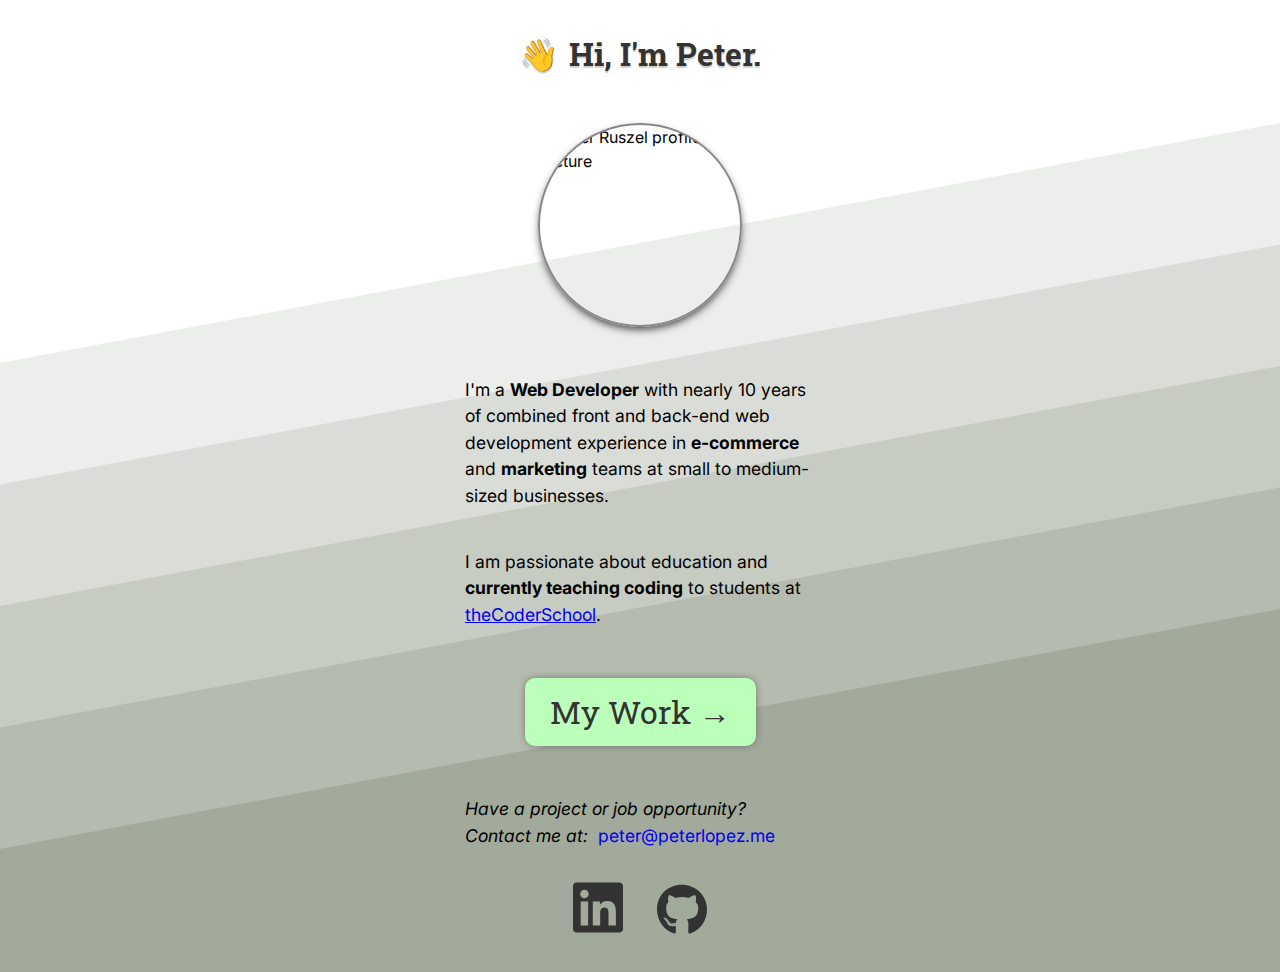
==== index.html @ 9e86170a "minor updates to content, styling, and more" ====
<!DOCTYPE html>
<html lang='en'>
<head>
	<!-- SEO -->
	<title>Homepage of Peter Ruszel, Web Developer in SF Bay Area</title>
	<meta charset='UTF-8'>
	<meta name='viewport' content='width=device-width,initial-scale=1'>
	<meta name='author' content='Peter Ruszel'>
	<meta name='description' content='Peter Ruszel is a Web Developer in the San Fransisco Bay Area, California with 
		10 years of combined front and back-end web development experience.'>
	<!-- assets/resources -->
	<link rel='icon' href='/img/icons/favicon.svg'>
	<link rel='stylesheet' href='css/main.css' type='text/css'>
	<link rel='stylesheet' href='css/home.css' type='text/css'>
	<!-- 3rd party resources -->
	<link rel='stylesheet' href='https://fonts.googleapis.com/css?family=Roboto+Slab|Inter'>
	<!-- Global site tag (gtag.js) - Google Analytics -->
	<script async src='https://www.googletagmanager.com/gtag/js?id=G-0GEKHHJ6MX'></script>
	<script>
		window.dataLayer = window.dataLayer || [];
		function gtag(){dataLayer.push(arguments);}
		gtag('js', new Date());
		gtag('config', 'G-0GEKHHJ6MX');
	</script>
</head>
<body class='home page bg-steps'>
<div class='home-layout'>
	<h1 class='page-title'>Hi, I'm Peter.</h1>
	<picture>
		<source srcset='img/profile-picture.webp' type='image/webp'>
		<img class='profile-pic animate-wiggle-onclick' src='img/profile-picture.jpg'
			 alt='Peter Ruszel profile picture' width='400' height='400'>
	</picture>
	<p class='about-text'>
		I'm a <b>Web Developer</b> with nearly 10 years of combined front and back-end web 
		development experience in <b>e-commerce</b> and <b>marketing</b> teams at 
		small to medium-sized businesses.
	</p>
	<p class='about-text'>
		I am passionate about education and <b>currently teaching coding</b> to students at
		<a href='https://www.thecoderschool.com/' target='_blank' rel='noopener noreferrer'>theCoderSchool</a>.
	</p>
	<div>
		<a class='workbtn' href='/work.html' title='See My Work'>
			My Work<span class='no-ul'>&nbsp;→</span>
		</a>
	</div>
	<p class='about-text contact'>
		<em>Have a project or job opportunity? Contact me at:</em>  
		<a class='hover-ltr' href='mailto:peter@peterlopez.me' title='Contact Peter Ruszel'>peter@peterlopez.me</a>
	</p>
	<footer>
		<a class='social-icon-link' href='https://www.linkedin.com/in/peterrlopez/' title='Visit Me On LinkedIn'
			target='_blank' rel='noopener noreferrer'>
			<svg class='social-icon' xmlns='http://www.w3.org/2000/svg' viewBox='0 0 448 512'><path d='M416 32H31.9C14.3 32 0 46.5 0 64.3v383.4C0 465.5 14.3 480 31.9 480H416c17.6 0 32-14.5 32-32.3V64.3c0-17.8-14.4-32.3-32-32.3zM135.4 416H69V202.2h66.5V416zm-33.2-243c-21.3 0-38.5-17.3-38.5-38.5S80.9 96 102.2 96c21.2 0 38.5 17.3 38.5 38.5 0 21.3-17.2 38.5-38.5 38.5zm282.1 243h-66.4V312c0-24.8-.5-56.7-34.5-56.7-34.6 0-39.9 27-39.9 54.9V416h-66.4V202.2h63.7v29.2h.9c8.9-16.8 30.6-34.5 62.9-34.5 67.2 0 79.7 44.3 79.7 101.9V416z'/></svg>
		</a>
		<a class='social-icon-link' href='https://github.com/peterlopez/' title='Visit My GitHub'
			target='_blank' rel='noopener noreferrer'>
			<svg class='social-icon' xmlns='http://www.w3.org/2000/svg' viewBox='0 0 496 512'><path d='M165.9 397.4c0 2-2.3 3.6-5.2 3.6-3.3.3-5.6-1.3-5.6-3.6 0-2 2.3-3.6 5.2-3.6 3-.3 5.6 1.3 5.6 3.6zm-31.1-4.5c-.7 2 1.3 4.3 4.3 4.9 2.6 1 5.6 0 6.2-2s-1.3-4.3-4.3-5.2c-2.6-.7-5.5.3-6.2 2.3zm44.2-1.7c-2.9.7-4.9 2.6-4.6 4.9.3 2 2.9 3.3 5.9 2.6 2.9-.7 4.9-2.6 4.6-4.6-.3-1.9-3-3.2-5.9-2.9zM244.8 8C106.1 8 0 113.3 0 252c0 110.9 69.8 205.8 169.5 239.2 12.8 2.3 17.3-5.6 17.3-12.1 0-6.2-.3-40.4-.3-61.4 0 0-70 15-84.7-29.8 0 0-11.4-29.1-27.8-36.6 0 0-22.9-15.7 1.6-15.4 0 0 24.9 2 38.6 25.8 21.9 38.6 58.6 27.5 72.9 20.9 2.3-16 8.8-27.1 16-33.7-55.9-6.2-112.3-14.3-112.3-110.5 0-27.5 7.6-41.3 23.6-58.9-2.6-6.5-11.1-33.3 2.6-67.9 20.9-6.5 69 27 69 27 20-5.6 41.5-8.5 62.8-8.5s42.8 2.9 62.8 8.5c0 0 48.1-33.6 69-27 13.7 34.7 5.2 61.4 2.6 67.9 16 17.7 25.8 31.5 25.8 58.9 0 96.5-58.9 104.2-114.8 110.5 9.2 7.9 17 22.9 17 46.4 0 33.7-.3 75.4-.3 83.6 0 6.5 4.6 14.4 17.3 12.1C428.2 457.8 496 362.9 496 252 496 113.3 383.5 8 244.8 8zM97.2 352.9c-1.3 1-1 3.3.7 5.2 1.6 1.6 3.9 2.3 5.2 1 1.3-1 1-3.3-.7-5.2-1.6-1.6-3.9-2.3-5.2-1zm-10.8-8.1c-.7 1.3.3 2.9 2.3 3.9 1.6 1 3.6.7 4.3-.7.7-1.3-.3-2.9-2.3-3.9-2-.6-3.6-.3-4.3.7zm32.4 35.6c-1.6 1.3-1 4.3 1.3 6.2 2.3 2.3 5.2 2.6 6.5 1 1.3-1.3.7-4.3-1.3-6.2-2.2-2.3-5.2-2.6-6.5-1zm-11.4-14.7c-1.6 1-1.6 3.6 0 5.9 1.6 2.3 4.3 3.3 5.6 2.3 1.6-1.3 1.6-3.9 0-6.2-1.4-2.3-4-3.3-5.6-2z'/></svg>
		</a>
	</footer>
</div>
</body>
</html>
---- css/main.css ----
/*
 * Import styles for common elements
 * across every page 
 */
/*
 * _theme.scss
 *
 * Styles for common elements across every page.
 */
html {
  background: #eee;
  line-height: 1.5;
  height: 100vh;
  scroll-behavior: smooth;
}

body {
  margin: 0 auto;
  min-height: 100vh;
  -webkit-box-sizing: border-box;
          box-sizing: border-box;
}

header {
  text-align: center;
  padding: 10px 0 0;
}

header a {
  color: #333;
  text-decoration: none;
}

header h1 a:hover {
  border-bottom: 2px solid #333;
}

/*
 * Font
 */
html {
  font-family: Inter, Arial, sans-serif;
}

.page-title {
  text-align: center;
  width: 90%;
  color: #333;
  font-family: "Roboto Slab", "Lucida Bright", serif;
  text-shadow: 0 2px 1px #cfcfcf;
}

/*
 * Icons
 */
.social-icon {
  fill: #333;
  -webkit-transition: fill 400ms;
  transition: fill 400ms;
}

.social-icon:hover {
  fill: #000;
}

/*
 * _effects.scss
 *
 * Visual effects like hover states, animations, and backgrounds
 */
@-webkit-keyframes fadein {
  from {
    opacity: 0;
  }
  to {
    opacity: 1;
  }
}
@keyframes fadein {
  from {
    opacity: 0;
  }
  to {
    opacity: 1;
  }
}

.fadein {
  -webkit-animation-name: fadein;
          animation-name: fadein;
}

/*
 * Hover effects
 */
.hover-ltr {
  padding: 5px;
  position: relative;
  text-decoration: none;
}

.hover-ltr:after {
  content: '';
  position: absolute;
  width: 100%;
  height: 2px;
  bottom: 0;
  left: 0;
  background-color: blue;
  -webkit-transform: scaleX(0);
          transform: scaleX(0);
  -webkit-transform-origin: bottom right;
          transform-origin: bottom right;
  -webkit-transition: -webkit-transform 0.3s;
  transition: -webkit-transform 0.3s;
  transition: transform 0.3s;
  transition: transform 0.3s, -webkit-transform 0.3s;
}

.hover-ltr:hover:after {
  -webkit-transform-origin: bottom left;
          transform-origin: bottom left;
  -webkit-transform: scaleX(1);
          transform: scaleX(1);
}

/*
 * Gradient backgrounds
 */
.fade-top {
  background-image: -webkit-gradient(linear, left top, left bottom, from(white), to(rgba(255, 255, 255, 0)));
  background-image: linear-gradient(to bottom, white, rgba(255, 255, 255, 0));
  background-repeat: repeat-x;
}

.gradient-dusk {
  background: #FFEFBA;
  background: -webkit-gradient(linear, left top, left bottom, from(#f9f5ea), to(#FFEFBA));
  background: linear-gradient(to bottom, #f9f5ea, #FFEFBA);
}

/*
 * Animations
 */
@-webkit-keyframes tada {
  from {
    -webkit-transform: scale3d(1, 1, 1);
            transform: scale3d(1, 1, 1);
  }
  10%,
  20% {
    -webkit-transform: scale3d(0.9, 0.9, 0.9) rotate3d(0, 0, 1, -3deg);
            transform: scale3d(0.9, 0.9, 0.9) rotate3d(0, 0, 1, -3deg);
  }
  30%,
  50%,
  70%,
  90% {
    -webkit-transform: scale3d(1.1, 1.1, 1.1) rotate3d(0, 0, 1, 3deg);
            transform: scale3d(1.1, 1.1, 1.1) rotate3d(0, 0, 1, 3deg);
  }
  40%,
  60%,
  80% {
    -webkit-transform: scale3d(1.1, 1.1, 1.1) rotate3d(0, 0, 1, -3deg);
            transform: scale3d(1.1, 1.1, 1.1) rotate3d(0, 0, 1, -3deg);
  }
  to {
    -webkit-transform: scale3d(1, 1, 1);
            transform: scale3d(1, 1, 1);
  }
}
@keyframes tada {
  from {
    -webkit-transform: scale3d(1, 1, 1);
            transform: scale3d(1, 1, 1);
  }
  10%,
  20% {
    -webkit-transform: scale3d(0.9, 0.9, 0.9) rotate3d(0, 0, 1, -3deg);
            transform: scale3d(0.9, 0.9, 0.9) rotate3d(0, 0, 1, -3deg);
  }
  30%,
  50%,
  70%,
  90% {
    -webkit-transform: scale3d(1.1, 1.1, 1.1) rotate3d(0, 0, 1, 3deg);
            transform: scale3d(1.1, 1.1, 1.1) rotate3d(0, 0, 1, 3deg);
  }
  40%,
  60%,
  80% {
    -webkit-transform: scale3d(1.1, 1.1, 1.1) rotate3d(0, 0, 1, -3deg);
            transform: scale3d(1.1, 1.1, 1.1) rotate3d(0, 0, 1, -3deg);
  }
  to {
    -webkit-transform: scale3d(1, 1, 1);
            transform: scale3d(1, 1, 1);
  }
}

.animate-tada {
  -webkit-animation-name: tada;
          animation-name: tada;
}

@-webkit-keyframes bounce {
  from,
  20%,
  53%,
  to {
    -webkit-animation-timing-function: cubic-bezier(0.215, 0.61, 0.355, 1);
            animation-timing-function: cubic-bezier(0.215, 0.61, 0.355, 1);
    -webkit-transform: translate3d(0, 0, 0);
            transform: translate3d(0, 0, 0);
  }
  40%,
  43% {
    -webkit-animation-timing-function: cubic-bezier(0.755, 0.05, 0.855, 0.06);
            animation-timing-function: cubic-bezier(0.755, 0.05, 0.855, 0.06);
    -webkit-transform: translate3d(0, -30px, 0) scaleY(1.1);
            transform: translate3d(0, -30px, 0) scaleY(1.1);
  }
  70% {
    -webkit-animation-timing-function: cubic-bezier(0.755, 0.05, 0.855, 0.06);
            animation-timing-function: cubic-bezier(0.755, 0.05, 0.855, 0.06);
    -webkit-transform: translate3d(0, -15px, 0) scaleY(1.05);
            transform: translate3d(0, -15px, 0) scaleY(1.05);
  }
  80% {
    -webkit-transition-timing-function: cubic-bezier(0.215, 0.61, 0.355, 1);
            transition-timing-function: cubic-bezier(0.215, 0.61, 0.355, 1);
    -webkit-transform: translate3d(0, 0, 0) scaleY(0.95);
            transform: translate3d(0, 0, 0) scaleY(0.95);
  }
  90% {
    -webkit-transform: translate3d(0, -4px, 0) scaleY(1.02);
            transform: translate3d(0, -4px, 0) scaleY(1.02);
  }
}

@keyframes bounce {
  from,
  20%,
  53%,
  to {
    -webkit-animation-timing-function: cubic-bezier(0.215, 0.61, 0.355, 1);
            animation-timing-function: cubic-bezier(0.215, 0.61, 0.355, 1);
    -webkit-transform: translate3d(0, 0, 0);
            transform: translate3d(0, 0, 0);
  }
  40%,
  43% {
    -webkit-animation-timing-function: cubic-bezier(0.755, 0.05, 0.855, 0.06);
            animation-timing-function: cubic-bezier(0.755, 0.05, 0.855, 0.06);
    -webkit-transform: translate3d(0, -30px, 0) scaleY(1.1);
            transform: translate3d(0, -30px, 0) scaleY(1.1);
  }
  70% {
    -webkit-animation-timing-function: cubic-bezier(0.755, 0.05, 0.855, 0.06);
            animation-timing-function: cubic-bezier(0.755, 0.05, 0.855, 0.06);
    -webkit-transform: translate3d(0, -15px, 0) scaleY(1.05);
            transform: translate3d(0, -15px, 0) scaleY(1.05);
  }
  80% {
    -webkit-transition-timing-function: cubic-bezier(0.215, 0.61, 0.355, 1);
            transition-timing-function: cubic-bezier(0.215, 0.61, 0.355, 1);
    -webkit-transform: translate3d(0, 0, 0) scaleY(0.95);
            transform: translate3d(0, 0, 0) scaleY(0.95);
  }
  90% {
    -webkit-transform: translate3d(0, -4px, 0) scaleY(1.02);
            transform: translate3d(0, -4px, 0) scaleY(1.02);
  }
}

.animate-bounce {
  -webkit-animation-name: bounce;
          animation-name: bounce;
  -webkit-transform-origin: center bottom;
          transform-origin: center bottom;
}

@-webkit-keyframes headShake {
  0% {
    -webkit-transform: translateX(0);
            transform: translateX(0);
  }
  6.5% {
    -webkit-transform: translateX(-6px) rotateY(-9deg);
            transform: translateX(-6px) rotateY(-9deg);
  }
  18.5% {
    -webkit-transform: translateX(5px) rotateY(7deg);
            transform: translateX(5px) rotateY(7deg);
  }
  31.5% {
    -webkit-transform: translateX(-3px) rotateY(-5deg);
            transform: translateX(-3px) rotateY(-5deg);
  }
  43.5% {
    -webkit-transform: translateX(2px) rotateY(3deg);
            transform: translateX(2px) rotateY(3deg);
  }
  50% {
    -webkit-transform: translateX(0);
            transform: translateX(0);
  }
}

@keyframes headShake {
  0% {
    -webkit-transform: translateX(0);
            transform: translateX(0);
  }
  6.5% {
    -webkit-transform: translateX(-6px) rotateY(-9deg);
            transform: translateX(-6px) rotateY(-9deg);
  }
  18.5% {
    -webkit-transform: translateX(5px) rotateY(7deg);
            transform: translateX(5px) rotateY(7deg);
  }
  31.5% {
    -webkit-transform: translateX(-3px) rotateY(-5deg);
            transform: translateX(-3px) rotateY(-5deg);
  }
  43.5% {
    -webkit-transform: translateX(2px) rotateY(3deg);
            transform: translateX(2px) rotateY(3deg);
  }
  50% {
    -webkit-transform: translateX(0);
            transform: translateX(0);
  }
}

.animate-shake {
  -webkit-animation-timing-function: ease-in-out;
          animation-timing-function: ease-in-out;
  -webkit-animation-name: headShake;
          animation-name: headShake;
}

@-webkit-keyframes shake {
  10%, 90% {
    -webkit-transform: translate3d(-1px, 0, 0);
            transform: translate3d(-1px, 0, 0);
  }
  20%, 80% {
    -webkit-transform: translate3d(2px, 0, 0);
            transform: translate3d(2px, 0, 0);
  }
  30%, 50% {
    -webkit-transform: translate3d(-4px, 0, 0);
            transform: translate3d(-4px, 0, 0);
  }
  40%, 60% {
    -webkit-transform: translate3d(4px, 0, 0);
            transform: translate3d(4px, 0, 0);
  }
}

@keyframes shake {
  10%, 90% {
    -webkit-transform: translate3d(-1px, 0, 0);
            transform: translate3d(-1px, 0, 0);
  }
  20%, 80% {
    -webkit-transform: translate3d(2px, 0, 0);
            transform: translate3d(2px, 0, 0);
  }
  30%, 50% {
    -webkit-transform: translate3d(-4px, 0, 0);
            transform: translate3d(-4px, 0, 0);
  }
  40%, 60% {
    -webkit-transform: translate3d(4px, 0, 0);
            transform: translate3d(4px, 0, 0);
  }
}

.animate-shake,
.animate-shake-hover:hover {
  -webkit-animation: shake 1.2s cubic-bezier(0.36, 0.07, 0.19, 0.97) both;
          animation: shake 1.2s cubic-bezier(0.36, 0.07, 0.19, 0.97) both;
  -webkit-transform: translate3d(0, 0, 0);
          transform: translate3d(0, 0, 0);
  -webkit-backface-visibility: hidden;
          backface-visibility: hidden;
  -webkit-perspective: 1000px;
          perspective: 1000px;
}

@-webkit-keyframes wiggle {
  0% {
    -webkit-transform: translate3d(-1px, 0, 0) rotate(0deg);
            transform: translate3d(-1px, 0, 0) rotate(0deg);
  }
  80% {
    -webkit-transform: translate3d(2px, 0, 0) rotate(0deg);
            transform: translate3d(2px, 0, 0) rotate(0deg);
  }
  85% {
    -webkit-transform: translate3d(-4px, 0, 0) rotate(5deg);
            transform: translate3d(-4px, 0, 0) rotate(5deg);
  }
  95% {
    -webkit-transform: translate3d(4px, 0, 0) rotate(-5deg);
            transform: translate3d(4px, 0, 0) rotate(-5deg);
  }
  100% {
    -webkit-transform: rotate(0deg);
            transform: rotate(0deg);
  }
}

@keyframes wiggle {
  0% {
    -webkit-transform: translate3d(-1px, 0, 0) rotate(0deg);
            transform: translate3d(-1px, 0, 0) rotate(0deg);
  }
  80% {
    -webkit-transform: translate3d(2px, 0, 0) rotate(0deg);
            transform: translate3d(2px, 0, 0) rotate(0deg);
  }
  85% {
    -webkit-transform: translate3d(-4px, 0, 0) rotate(5deg);
            transform: translate3d(-4px, 0, 0) rotate(5deg);
  }
  95% {
    -webkit-transform: translate3d(4px, 0, 0) rotate(-5deg);
            transform: translate3d(4px, 0, 0) rotate(-5deg);
  }
  100% {
    -webkit-transform: rotate(0deg);
            transform: rotate(0deg);
  }
}

.animate-wiggle,
.animate-wiggle-hover:hover {
  -webkit-animation: wiggle 0.8s cubic-bezier(0.1, 0.9, 0.8, 0.69);
          animation: wiggle 0.8s cubic-bezier(0.1, 0.9, 0.8, 0.69);
  -webkit-animation-delay: 0s;
          animation-delay: 0s;
}

/*
 * SVG Backgrounds from: https://www.svgbackgrounds.com
 */
.bg-stars {
  background-color: #9930ee;
  background-image: url("data:image/svg+xml,%3Csvg xmlns='http://www.w3.org/2000/svg' viewBox='0 0 2000 1500'%3E%3Cdefs%3E%3CradialGradient id='a' gradientUnits='objectBoundingBox'%3E%3Cstop offset='0' stop-color='%23FB3'/%3E%3Cstop offset='1' stop-color='%239930ee'/%3E%3C/radialGradient%3E%3ClinearGradient id='b' gradientUnits='userSpaceOnUse' x1='0' y1='750' x2='1550' y2='750'%3E%3Cstop offset='0' stop-color='%23cc7691'/%3E%3Cstop offset='1' stop-color='%239930ee'/%3E%3C/linearGradient%3E%3Cpath id='s' fill='url(%23b)' d='M1549.2 51.6c-5.4 99.1-20.2 197.6-44.2 293.6c-24.1 96-57.4 189.4-99.3 278.6c-41.9 89.2-92.4 174.1-150.3 253.3c-58 79.2-123.4 152.6-195.1 219c-71.7 66.4-149.6 125.8-232.2 177.2c-82.7 51.4-170.1 94.7-260.7 129.1c-90.6 34.4-184.4 60-279.5 76.3C192.6 1495 96.1 1502 0 1500c96.1-2.1 191.8-13.3 285.4-33.6c93.6-20.2 185-49.5 272.5-87.2c87.6-37.7 171.3-83.8 249.6-137.3c78.4-53.5 151.5-114.5 217.9-181.7c66.5-67.2 126.4-140.7 178.6-218.9c52.3-78.3 96.9-161.4 133-247.9c36.1-86.5 63.8-176.2 82.6-267.6c18.8-91.4 28.6-184.4 29.6-277.4c0.3-27.6 23.2-48.7 50.8-48.4s49.5 21.8 49.2 49.5c0 0.7 0 1.3-0.1 2L1549.2 51.6z'/%3E%3Cg id='g'%3E%3Cuse href='%23s' transform='scale(0.12) rotate(60)'/%3E%3Cuse href='%23s' transform='scale(0.2) rotate(10)'/%3E%3Cuse href='%23s' transform='scale(0.25) rotate(40)'/%3E%3Cuse href='%23s' transform='scale(0.3) rotate(-20)'/%3E%3Cuse href='%23s' transform='scale(0.4) rotate(-30)'/%3E%3Cuse href='%23s' transform='scale(0.5) rotate(20)'/%3E%3Cuse href='%23s' transform='scale(0.6) rotate(60)'/%3E%3Cuse href='%23s' transform='scale(0.7) rotate(10)'/%3E%3Cuse href='%23s' transform='scale(0.835) rotate(-40)'/%3E%3Cuse href='%23s' transform='scale(0.9) rotate(40)'/%3E%3Cuse href='%23s' transform='scale(1.05) rotate(25)'/%3E%3Cuse href='%23s' transform='scale(1.2) rotate(8)'/%3E%3Cuse href='%23s' transform='scale(1.333) rotate(-60)'/%3E%3Cuse href='%23s' transform='scale(1.45) rotate(-30)'/%3E%3Cuse href='%23s' transform='scale(1.6) rotate(10)'/%3E%3C/g%3E%3C/defs%3E%3Cg %3E%3Cg transform=''%3E%3Ccircle fill='url(%23a)' r='3000'/%3E%3Cg opacity='0.5'%3E%3Ccircle fill='url(%23a)' r='2000'/%3E%3Ccircle fill='url(%23a)' r='1800'/%3E%3Ccircle fill='url(%23a)' r='1700'/%3E%3Ccircle fill='url(%23a)' r='1651'/%3E%3Ccircle fill='url(%23a)' r='1450'/%3E%3Ccircle fill='url(%23a)' r='1250'/%3E%3Ccircle fill='url(%23a)' r='1175'/%3E%3Ccircle fill='url(%23a)' r='900'/%3E%3Ccircle fill='url(%23a)' r='750'/%3E%3Ccircle fill='url(%23a)' r='500'/%3E%3Ccircle fill='url(%23a)' r='380'/%3E%3Ccircle fill='url(%23a)' r='250'/%3E%3C/g%3E%3Cg transform='rotate(-28.8 0 0)'%3E%3Cuse href='%23g' transform='rotate(10)'/%3E%3Cuse href='%23g' transform='rotate(120)'/%3E%3Cuse href='%23g' transform='rotate(240)'/%3E%3C/g%3E%3Ccircle fill-opacity='0.1' fill='url(%23a)' r='3000'/%3E%3C/g%3E%3C/g%3E%3C/svg%3E");
}

.bg-sun {
  background-color: #ffaa00;
  background-image: url("data:image/svg+xml,%3Csvg xmlns='http://www.w3.org/2000/svg' width='100%25' height='100%25' viewBox='0 0 1600 800'%3E%3Cg %3E%3Cpath fill='%23ffb100' d='M486 705.8c-109.3-21.8-223.4-32.2-335.3-19.4C99.5 692.1 49 703 0 719.8V800h843.8c-115.9-33.2-230.8-68.1-347.6-92.2C492.8 707.1 489.4 706.5 486 705.8z'/%3E%3Cpath fill='%23ffb800' d='M1600 0H0v719.8c49-16.8 99.5-27.8 150.7-33.5c111.9-12.7 226-2.4 335.3 19.4c3.4 0.7 6.8 1.4 10.2 2c116.8 24 231.7 59 347.6 92.2H1600V0z'/%3E%3Cpath fill='%23ffbf00' d='M478.4 581c3.2 0.8 6.4 1.7 9.5 2.5c196.2 52.5 388.7 133.5 593.5 176.6c174.2 36.6 349.5 29.2 518.6-10.2V0H0v574.9c52.3-17.6 106.5-27.7 161.1-30.9C268.4 537.4 375.7 554.2 478.4 581z'/%3E%3Cpath fill='%23ffc500' d='M0 0v429.4c55.6-18.4 113.5-27.3 171.4-27.7c102.8-0.8 203.2 22.7 299.3 54.5c3 1 5.9 2 8.9 3c183.6 62 365.7 146.1 562.4 192.1c186.7 43.7 376.3 34.4 557.9-12.6V0H0z'/%3E%3Cpath fill='%23ffcc00' d='M181.8 259.4c98.2 6 191.9 35.2 281.3 72.1c2.8 1.1 5.5 2.3 8.3 3.4c171 71.6 342.7 158.5 531.3 207.7c198.8 51.8 403.4 40.8 597.3-14.8V0H0v283.2C59 263.6 120.6 255.7 181.8 259.4z'/%3E%3Cpath fill='%23ffd624' d='M1600 0H0v136.3c62.3-20.9 127.7-27.5 192.2-19.2c93.6 12.1 180.5 47.7 263.3 89.6c2.6 1.3 5.1 2.6 7.7 3.9c158.4 81.1 319.7 170.9 500.3 223.2c210.5 61 430.8 49 636.6-16.6V0z'/%3E%3Cpath fill='%23ffe038' d='M454.9 86.3C600.7 177 751.6 269.3 924.1 325c208.6 67.4 431.3 60.8 637.9-5.3c12.8-4.1 25.4-8.4 38.1-12.9V0H288.1c56 21.3 108.7 50.6 159.7 82C450.2 83.4 452.5 84.9 454.9 86.3z'/%3E%3Cpath fill='%23ffeb49' d='M1600 0H498c118.1 85.8 243.5 164.5 386.8 216.2c191.8 69.2 400 74.7 595 21.1c40.8-11.2 81.1-25.2 120.3-41.7V0z'/%3E%3Cpath fill='%23fff558' d='M1397.5 154.8c47.2-10.6 93.6-25.3 138.6-43.8c21.7-8.9 43-18.8 63.9-29.5V0H643.4c62.9 41.7 129.7 78.2 202.1 107.4C1020.4 178.1 1214.2 196.1 1397.5 154.8z'/%3E%3Cpath fill='%23ffff66' d='M1315.3 72.4c75.3-12.6 148.9-37.1 216.8-72.4h-723C966.8 71 1144.7 101 1315.3 72.4z'/%3E%3C/g%3E%3C/svg%3E");
}

.bg-brick {
  background-color: #ee5522;
  background-image: url("data:image/svg+xml,%3Csvg xmlns='http://www.w3.org/2000/svg' width='100' height='100' viewBox='0 0 200 200'%3E%3Cdefs%3E%3ClinearGradient id='a' gradientUnits='userSpaceOnUse' x1='100' y1='33' x2='100' y2='-3'%3E%3Cstop offset='0' stop-color='%23000' stop-opacity='0'/%3E%3Cstop offset='1' stop-color='%23000' stop-opacity='1'/%3E%3C/linearGradient%3E%3ClinearGradient id='b' gradientUnits='userSpaceOnUse' x1='100' y1='135' x2='100' y2='97'%3E%3Cstop offset='0' stop-color='%23000' stop-opacity='0'/%3E%3Cstop offset='1' stop-color='%23000' stop-opacity='1'/%3E%3C/linearGradient%3E%3C/defs%3E%3Cg fill='%23ca481d' fill-opacity='0.6'%3E%3Crect x='100' width='100' height='100'/%3E%3Crect y='100' width='100' height='100'/%3E%3C/g%3E%3Cg fill-opacity='0.5'%3E%3Cpolygon fill='url(%23a)' points='100 30 0 0 200 0'/%3E%3Cpolygon fill='url(%23b)' points='100 100 0 130 0 100 200 100 200 130'/%3E%3C/g%3E%3C/svg%3E");
}

.bg-clean {
  background-color: #77aa77;
  background-image: url("data:image/svg+xml,%3Csvg xmlns='http://www.w3.org/2000/svg' width='100%25' height='100%25' viewBox='0 0 2 1'%3E%3Cdefs%3E%3ClinearGradient id='a' gradientUnits='userSpaceOnUse' x1='0' x2='0' y1='0' y2='1'%3E%3Cstop offset='0' stop-color='%2377aa77'/%3E%3Cstop offset='1' stop-color='%234fd'/%3E%3C/linearGradient%3E%3ClinearGradient id='b' gradientUnits='userSpaceOnUse' x1='0' y1='0' x2='0' y2='1'%3E%3Cstop offset='0' stop-color='%23cf8' stop-opacity='0'/%3E%3Cstop offset='1' stop-color='%23cf8' stop-opacity='1'/%3E%3C/linearGradient%3E%3ClinearGradient id='c' gradientUnits='userSpaceOnUse' x1='0' y1='0' x2='2' y2='2'%3E%3Cstop offset='0' stop-color='%23cf8' stop-opacity='0'/%3E%3Cstop offset='1' stop-color='%23cf8' stop-opacity='1'/%3E%3C/linearGradient%3E%3C/defs%3E%3Crect x='0' y='0' fill='url(%23a)' width='2' height='1'/%3E%3Cg fill-opacity='0.5'%3E%3Cpolygon fill='url(%23b)' points='0 1 0 0 2 0'/%3E%3Cpolygon fill='url(%23c)' points='2 1 2 0 0 0'/%3E%3C/g%3E%3C/svg%3E");
}

.bg-doodle {
  background-color: #0eaa78;
  background-image: url("data:image/svg+xml,%3Csvg xmlns='http://www.w3.org/2000/svg' width='436' height='218' viewBox='0 0 1600 800'%3E%3Cpath fill='%23FF7' d='M1102.5 734.8c2.5-1.2 24.8-8.6 25.6-7.5.5.7-3.9 23.8-4.6 24.5C1123.3 752.1 1107.5 739.5 1102.5 734.8zM1226.3 229.1c0-.1-4.9-9.4-7-14.2-.1-.3-.3-1.1-.4-1.6-.1-.4-.3-.7-.6-.9-.3-.2-.6-.1-.8.1l-13.1 12.3c0 0 0 0 0 0-.2.2-.3.5-.4.8 0 .3 0 .7.2 1 .1.1 1.4 2.5 2.1 3.6 2.4 3.7 6.5 12.1 6.5 12.2.2.3.4.5.7.6.3 0 .5-.1.7-.3 0 0 1.8-2.5 2.7-3.6 1.5-1.6 3-3.2 4.6-4.7 1.2-1.2 1.6-1.4 2.1-1.6.5-.3 1.1-.5 2.5-1.9C1226.5 230.4 1226.6 229.6 1226.3 229.1zM33 770.3C33 770.3 33 770.3 33 770.3c0-.7-.5-1.2-1.2-1.2-.1 0-.3 0-.4.1-1.6.2-14.3.1-22.2 0-.3 0-.6.1-.9.4-.2.2-.4.5-.4.9 0 .2 0 4.9.1 5.9l.4 13.6c0 .3.2.6.4.9.2.2.5.3.8.3 0 0 .1 0 .1 0 7.3-.7 14.7-.9 22-.6.3 0 .7-.1.9-.3.2-.2.4-.6.4-.9C32.9 783.3 32.9 776.2 33 770.3z'/%3E%3Cpath fill='%235ff' d='M171.1 383.4c1.3-2.5 14.3-22 15.6-21.6.8.3 11.5 21.2 11.5 22.1C198.1 384.2 177.9 384 171.1 383.4zM596.4 711.8c-.1-.1-6.7-8.2-9.7-12.5-.2-.3-.5-1-.7-1.5-.2-.4-.4-.7-.7-.8-.3-.1-.6 0-.8.3L574 712c0 0 0 0 0 0-.2.2-.2.5-.2.9 0 .3.2.7.4.9.1.1 1.8 2.2 2.8 3.1 3.1 3.1 8.8 10.5 8.9 10.6.2.3.5.4.8.4.3 0 .5-.2.6-.5 0 0 1.2-2.8 2-4.1 1.1-1.9 2.3-3.7 3.5-5.5.9-1.4 1.3-1.7 1.7-2 .5-.4 1-.7 2.1-2.4C596.9 713.1 596.8 712.3 596.4 711.8zM727.5 179.9C727.5 179.9 727.5 179.9 727.5 179.9c.6.2 1.3-.2 1.4-.8 0-.1 0-.2 0-.4.2-1.4 2.8-12.6 4.5-19.5.1-.3 0-.6-.2-.8-.2-.3-.5-.4-.8-.5-.2 0-4.7-1.1-5.7-1.3l-13.4-2.7c-.3-.1-.7 0-.9.2-.2.2-.4.4-.5.6 0 0 0 .1 0 .1-.8 6.5-2.2 13.1-3.9 19.4-.1.3 0 .6.2.9.2.3.5.4.8.5C714.8 176.9 721.7 178.5 727.5 179.9zM728.5 178.1c-.1-.1-.2-.2-.4-.2C728.3 177.9 728.4 178 728.5 178.1z'/%3E%3Cg fill='%23FFF'%3E%3Cpath d='M699.6 472.7c-1.5 0-2.8-.8-3.5-2.3-.8-1.9 0-4.2 1.9-5 3.7-1.6 6.8-4.7 8.4-8.5 1.6-3.8 1.7-8.1.2-11.9-.3-.9-.8-1.8-1.2-2.8-.8-1.7-1.8-3.7-2.3-5.9-.9-4.1-.2-8.6 2-12.8 1.7-3.1 4.1-6.1 7.6-9.1 1.6-1.4 4-1.2 5.3.4 1.4 1.6 1.2 4-.4 5.3-2.8 2.5-4.7 4.7-5.9 7-1.4 2.6-1.9 5.3-1.3 7.6.3 1.4 1 2.8 1.7 4.3.5 1.1 1 2.2 1.5 3.3 2.1 5.6 2 12-.3 17.6-2.3 5.5-6.8 10.1-12.3 12.5C700.6 472.6 700.1 472.7 699.6 472.7zM740.4 421.4c1.5-.2 3 .5 3.8 1.9 1.1 1.8.4 4.2-1.4 5.3-3.7 2.1-6.4 5.6-7.6 9.5-1.2 4-.8 8.4 1.1 12.1.4.9 1 1.7 1.6 2.7 1 1.7 2.2 3.5 3 5.7 1.4 4 1.2 8.7-.6 13.2-1.4 3.4-3.5 6.6-6.8 10.1-1.5 1.6-3.9 1.7-5.5.2-1.6-1.4-1.7-3.9-.2-5.4 2.6-2.8 4.3-5.3 5.3-7.7 1.1-2.8 1.3-5.6.5-7.9-.5-1.3-1.3-2.7-2.2-4.1-.6-1-1.3-2.1-1.9-3.2-2.8-5.4-3.4-11.9-1.7-17.8 1.8-5.9 5.8-11 11.2-14C739.4 421.6 739.9 421.4 740.4 421.4zM261.3 590.9c5.7 6.8 9 15.7 9.4 22.4.5 7.3-2.4 16.4-10.2 20.4-3 1.5-6.7 2.2-11.2 2.2-7.9-.1-12.9-2.9-15.4-8.4-2.1-4.7-2.3-11.4 1.8-15.9 3.2-3.5 7.8-4.1 11.2-1.6 1.2.9 1.5 2.7.6 3.9-.9 1.2-2.7 1.5-3.9.6-1.8-1.3-3.6.6-3.8.8-2.4 2.6-2.1 7-.8 9.9 1.5 3.4 4.7 5 10.4 5.1 3.6 0 6.4-.5 8.6-1.6 4.7-2.4 7.7-8.6 7.2-15-.5-7.3-5.3-18.2-13-23.9-4.2-3.1-8.5-4.1-12.9-3.1-3.1.7-6.2 2.4-9.7 5-6.6 5.1-11.7 11.8-14.2 19-2.7 7.7-2.1 15.8 1.9 23.9.7 1.4.1 3.1-1.3 3.7-1.4.7-3.1.1-3.7-1.3-4.6-9.4-5.4-19.2-2.2-28.2 2.9-8.2 8.6-15.9 16.1-21.6 4.1-3.1 8-5.1 11.8-6 6-1.4 12 0 17.5 4C257.6 586.9 259.6 588.8 261.3 590.9z'/%3E%3Ccircle cx='1013.7' cy='153.9' r='7.1'/%3E%3Ccircle cx='1024.3' cy='132.1' r='7.1'/%3E%3Ccircle cx='1037.3' cy='148.9' r='7.1'/%3E%3Cpath d='M1508.7 297.2c-4.8-5.4-9.7-10.8-14.8-16.2 5.6-5.6 11.1-11.5 15.6-18.2 1.2-1.7.7-4.1-1-5.2-1.7-1.2-4.1-.7-5.2 1-4.2 6.2-9.1 11.6-14.5 16.9-4.8-5-9.7-10-14.7-14.9-1.5-1.5-3.9-1.5-5.3 0-1.5 1.5-1.5 3.9 0 5.3 4.9 4.8 9.7 9.8 14.5 14.8-1.1 1.1-2.3 2.2-3.5 3.2-4.1 3.8-8.4 7.8-12.4 12-1.4 1.5-1.4 3.8 0 5.3 0 0 0 0 0 0 1.5 1.4 3.9 1.4 5.3-.1 3.9-4 8.1-7.9 12.1-11.7 1.2-1.1 2.3-2.2 3.5-3.3 4.9 5.3 9.8 10.6 14.6 15.9.1.1.1.1.2.2 1.4 1.4 3.7 1.5 5.2.2C1510 301.2 1510.1 298.8 1508.7 297.2zM327.6 248.6l-.4-2.6c-1.5-11.1-2.2-23.2-2.3-37 0-5.5 0-11.5.2-18.5 0-.7 0-1.5 0-2.3 0-5 0-11.2 3.9-13.5 2.2-1.3 5.1-1 8.5.9 5.7 3.1 13.2 8.7 17.5 14.9 5.5 7.8 7.3 16.9 5 25.7-3.2 12.3-15 31-30 32.1L327.6 248.6zM332.1 179.2c-.2 0-.3 0-.4.1-.1.1-.7.5-1.1 2.7-.3 1.9-.3 4.2-.3 6.3 0 .8 0 1.7 0 2.4-.2 6.9-.2 12.8-.2 18.3.1 12.5.7 23.5 2 33.7 11-2.7 20.4-18.1 23-27.8 1.9-7.2.4-14.8-4.2-21.3l0 0C347 188.1 340 183 335 180.3 333.6 179.5 332.6 179.2 332.1 179.2zM516.3 60.8c-.1 0-.2 0-.4-.1-2.4-.7-4-.9-6.7-.7-.7 0-1.3-.5-1.4-1.2 0-.7.5-1.3 1.2-1.4 3.1-.2 4.9 0 7.6.8.7.2 1.1.9.9 1.6C517.3 60.4 516.8 60.8 516.3 60.8zM506.1 70.5c-.5 0-1-.3-1.2-.8-.8-2.1-1.2-4.3-1.3-6.6 0-.7.5-1.3 1.2-1.3.7 0 1.3.5 1.3 1.2.1 2 .5 3.9 1.1 5.8.2.7-.1 1.4-.8 1.6C506.4 70.5 506.2 70.5 506.1 70.5zM494.1 64.4c-.4 0-.8-.2-1-.5-.4-.6-.3-1.4.2-1.8 1.8-1.4 3.7-2.6 5.8-3.6.6-.3 1.4 0 1.7.6.3.6 0 1.4-.6 1.7-1.9.9-3.7 2-5.3 3.3C494.7 64.3 494.4 64.4 494.1 64.4zM500.5 55.3c-.5 0-.9-.3-1.2-.7-.5-1-1.2-1.9-2.4-3.4-.3-.4-.7-.9-1.1-1.4-.4-.6-.3-1.4.2-1.8.6-.4 1.4-.3 1.8.2.4.5.8 1 1.1 1.4 1.3 1.6 2.1 2.6 2.7 3.9.3.6 0 1.4-.6 1.7C500.9 55.3 500.7 55.3 500.5 55.3zM506.7 55c-.3 0-.5-.1-.8-.2-.6-.4-.7-1.2-.3-1.8 1.2-1.7 2.3-3.4 3.3-5.2.3-.6 1.1-.9 1.7-.5.6.3.9 1.1.5 1.7-1 1.9-2.2 3.8-3.5 5.6C507.4 54.8 507.1 55 506.7 55zM1029.3 382.8c-.1 0-.2 0-.4-.1-2.4-.7-4-.9-6.7-.7-.7 0-1.3-.5-1.4-1.2 0-.7.5-1.3 1.2-1.4 3.1-.2 4.9 0 7.6.8.7.2 1.1.9.9 1.6C1030.3 382.4 1029.8 382.8 1029.3 382.8zM1019.1 392.5c-.5 0-1-.3-1.2-.8-.8-2.1-1.2-4.3-1.3-6.6 0-.7.5-1.3 1.2-1.3.7 0 1.3.5 1.3 1.2.1 2 .5 3.9 1.1 5.8.2.7-.1 1.4-.8 1.6C1019.4 392.5 1019.2 392.5 1019.1 392.5zM1007.1 386.4c-.4 0-.8-.2-1-.5-.4-.6-.3-1.4.2-1.8 1.8-1.4 3.7-2.6 5.8-3.6.6-.3 1.4 0 1.7.6.3.6 0 1.4-.6 1.7-1.9.9-3.7 2-5.3 3.3C1007.7 386.3 1007.4 386.4 1007.1 386.4zM1013.5 377.3c-.5 0-.9-.3-1.2-.7-.5-1-1.2-1.9-2.4-3.4-.3-.4-.7-.9-1.1-1.4-.4-.6-.3-1.4.2-1.8.6-.4 1.4-.3 1.8.2.4.5.8 1 1.1 1.4 1.3 1.6 2.1 2.6 2.7 3.9.3.6 0 1.4-.6 1.7C1013.9 377.3 1013.7 377.3 1013.5 377.3zM1019.7 377c-.3 0-.5-.1-.8-.2-.6-.4-.7-1.2-.3-1.8 1.2-1.7 2.3-3.4 3.3-5.2.3-.6 1.1-.9 1.7-.5.6.3.9 1.1.5 1.7-1 1.9-2.2 3.8-3.5 5.6C1020.4 376.8 1020.1 377 1019.7 377zM1329.7 573.4c-1.4 0-2.9-.2-4.5-.7-8.4-2.7-16.6-12.7-18.7-20-.4-1.4-.7-2.9-.9-4.4-8.1 3.3-15.5 10.6-15.4 21 0 1.5-1.2 2.7-2.7 2.8 0 0 0 0 0 0-1.5 0-2.7-1.2-2.7-2.7-.1-6.7 2.4-12.9 7-18 3.6-4 8.4-7.1 13.7-8.8.5-6.5 3.1-12.9 7.4-17.4 7-7.4 18.2-8.9 27.3-10.1l.7-.1c1.5-.2 2.9.9 3.1 2.3.2 1.5-.9 2.9-2.3 3.1l-.7.1c-8.6 1.2-18.4 2.5-24 8.4-3 3.2-5 7.7-5.7 12.4 7.9-1 17.7 1.3 24.3 5.7 4.3 2.9 7.1 7.8 7.2 12.7.2 4.3-1.7 8.3-5.2 11.1C1335.2 572.4 1332.6 573.4 1329.7 573.4zM1311 546.7c.1 1.5.4 3 .8 4.4 1.7 5.8 8.7 14.2 15.1 16.3 2.8.9 5.1.5 7.2-1.1 2.7-2.1 3.2-4.8 3.1-6.6-.1-3.2-2-6.4-4.8-8.3C1326.7 547.5 1317.7 545.6 1311 546.7z'/%3E%3C/g%3E%3C/svg%3E");
}

.bg-steps {
  background-color: #ffffff;
  background-image: url("data:image/svg+xml,%3Csvg xmlns='http://www.w3.org/2000/svg' width='100%25' height='100%25' viewBox='0 0 1600 800'%3E%3Cg %3E%3Cpolygon fill='%23eceeeb' points='1600 160 0 460 0 350 1600 50'/%3E%3Cpolygon fill='%23daddd7' points='1600 260 0 560 0 450 1600 150'/%3E%3Cpolygon fill='%23c7ccc3' points='1600 360 0 660 0 550 1600 250'/%3E%3Cpolygon fill='%23b5bbaf' points='1600 460 0 760 0 650 1600 350'/%3E%3Cpolygon fill='%23a2aa9b' points='1600 800 0 800 0 750 1600 450'/%3E%3C/g%3E%3C/svg%3E");
}

.bg-mtns {
  background-color: #b3ffe4;
  background-image: url("data:image/svg+xml,%3Csvg xmlns='http://www.w3.org/2000/svg' viewBox='0 0 1600 900'%3E%3Cpolygon fill='%23cc6b47' points='957 450 539 900 1396 900'/%3E%3Cpolygon fill='%23aa920c' points='957 450 872.9 900 1396 900'/%3E%3Cpolygon fill='%23b77d34' points='-60 900 398 662 816 900'/%3E%3Cpolygon fill='%23bf7720' points='337 900 398 662 816 900'/%3E%3Cpolygon fill='%239b8e33' points='1203 546 1552 900 876 900'/%3E%3Cpolygon fill='%23c65d3b' points='1203 546 1552 900 1162 900'/%3E%3Cpolygon fill='%237a9a47' points='641 695 886 900 367 900'/%3E%3Cpolygon fill='%23be4955' points='587 900 641 695 886 900'/%3E%3Cpolygon fill='%2352a467' points='1710 900 1401 632 1096 900'/%3E%3Cpolygon fill='%23a9406c' points='1710 900 1401 632 1365 900'/%3E%3Cpolygon fill='%2307aa8c' points='1210 900 971 687 725 900'/%3E%3Cpolygon fill='%2388417c' points='943 900 1210 900 971 687'/%3E%3C/svg%3E");
}
/*# sourceMappingURL=main.css.map */
---- css/home.css ----
@charset "UTF-8";
/*
 * home.scss
 *
 * Home page-specific styles
 */
.home.page {
  padding: 30px 0;
}

.home-layout {
  width: 90%;
  margin: 0 auto;
  max-width: 350px;
  display: -webkit-box;
  display: -ms-flexbox;
  display: flex;
  -webkit-box-orient: vertical;
  -webkit-box-direction: normal;
      -ms-flex-direction: column;
          flex-direction: column;
  -webkit-box-align: center;
      -ms-flex-align: center;
          align-items: center;
}

.home.page .page-title {
  margin: 0 auto 15px;
}

.home.page .page-title::before {
  content: '👋';
  margin-right: 10px;
}

.bg-steps {
  background-position: top;
  background-size: cover;
  background-repeat: no-repeat;
}

.profile-pic {
  display: block;
  margin: 30px auto;
  width: 200px;
  height: auto;
  border-radius: 50%;
  border: 2px solid #888;
  -webkit-box-shadow: 0px 4px 8px -2px #333;
          box-shadow: 0px 4px 8px -2px #333;
}

.about-text {
  font-size: 110%;
  margin: 20px auto;
  font-family: Inter, Arial, sans-serif;
}

.about-text.contact {
  font-size: 110%;
}

.workbtn {
  display: inline-block;
  padding: 10px 25px;
  margin: 30px 0;
  font-family: "Roboto Slab", "Lucida Bright", serif;
  text-align: center;
  font-size: 200%;
  -webkit-transition: color, background-color 300ms;
  transition: color, background-color 300ms;
  text-decoration: none;
  border-radius: 10px;
  color: #333;
  -webkit-box-shadow: 0px 0px 10px -3px #333;
          box-shadow: 0px 0px 10px -3px #333;
  background-color: #ffefba;
  background-color: #bcffba;
}

.workbtn:hover {
  color: #000;
  background-color: #ecddaa;
  background-color: #bcffba;
  margin-bottom: 28px;
  border-bottom-width: 2px;
  border-bottom-style: solid;
}

.home.page footer {
  text-align: center;
  margin-top: 10px;
}

.home.page footer .social-icon-link {
  margin: 0 10px;
  padding: 5px;
  text-decoration: none;
}

.home.page footer .social-icon {
  width: 50px;
}
/*# sourceMappingURL=home.css.map */
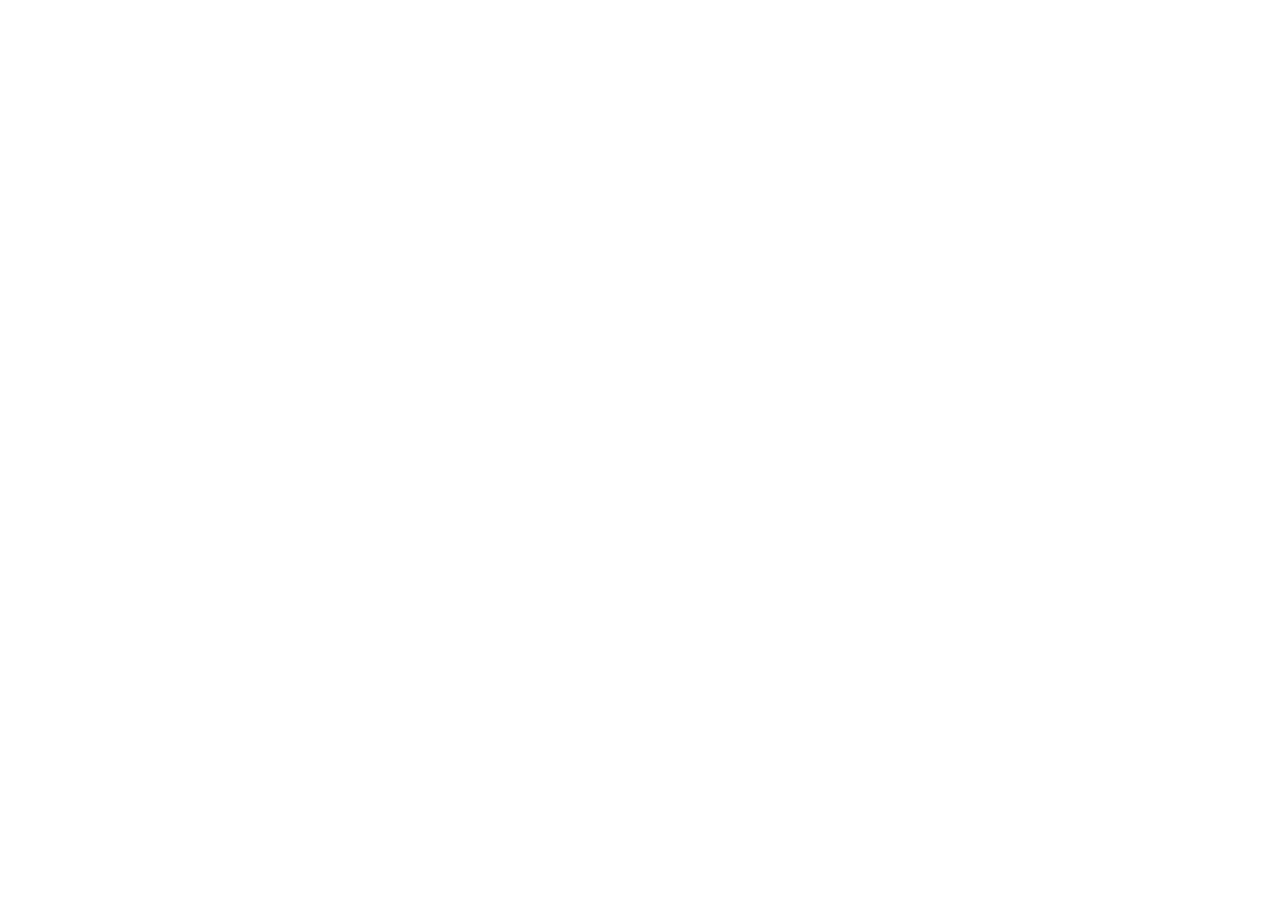
==== commit 6722b9db: "remove old version of portfolio site but keep resume" ====
--- a/index.html
+++ b/index.html
@@ -1,64 +1,5 @@
 <!DOCTYPE html>
-<html lang='en'>
-<head>
-	<!-- SEO -->
-	<title>Homepage of Peter Ruszel, Web Developer in SF Bay Area</title>
-	<meta charset='UTF-8'>
-	<meta name='viewport' content='width=device-width,initial-scale=1'>
-	<meta name='author' content='Peter Ruszel'>
-	<meta name='description' content='Peter Ruszel is a Web Developer in the San Fransisco Bay Area, California with 
-		10 years of combined front and back-end web development experience.'>
-	<!-- assets/resources -->
-	<link rel='icon' href='/img/icons/favicon.svg'>
-	<link rel='stylesheet' href='css/main.css' type='text/css'>
-	<link rel='stylesheet' href='css/home.css' type='text/css'>
-	<!-- 3rd party resources -->
-	<link rel='stylesheet' href='https://fonts.googleapis.com/css?family=Roboto+Slab|Inter'>
-	<!-- Global site tag (gtag.js) - Google Analytics -->
-	<script async src='https://www.googletagmanager.com/gtag/js?id=G-0GEKHHJ6MX'></script>
-	<script>
-		window.dataLayer = window.dataLayer || [];
-		function gtag(){dataLayer.push(arguments);}
-		gtag('js', new Date());
-		gtag('config', 'G-0GEKHHJ6MX');
-	</script>
-</head>
-<body class='home page bg-steps'>
-<div class='home-layout'>
-	<h1 class='page-title'>Hi, I'm Peter.</h1>
-	<picture>
-		<source srcset='img/profile-picture.webp' type='image/webp'>
-		<img class='profile-pic animate-wiggle-onclick' src='img/profile-picture.jpg'
-			 alt='Peter Ruszel profile picture' width='400' height='400'>
-	</picture>
-	<p class='about-text'>
-		I'm a <b>Web Developer</b> with nearly 10 years of combined front and back-end web 
-		development experience in <b>e-commerce</b> and <b>marketing</b> teams at 
-		small to medium-sized businesses.
-	</p>
-	<p class='about-text'>
-		I am passionate about education and <b>currently teaching coding</b> to students at
-		<a href='https://www.thecoderschool.com/' target='_blank' rel='noopener noreferrer'>theCoderSchool</a>.
-	</p>
-	<div>
-		<a class='workbtn' href='/work.html' title='See My Work'>
-			My Work<span class='no-ul'>&nbsp;→</span>
-		</a>
-	</div>
-	<p class='about-text contact'>
-		<em>Have a project or job opportunity? Contact me at:</em>  
-		<a class='hover-ltr' href='mailto:peter@peterlopez.me' title='Contact Peter Ruszel'>peter@peterlopez.me</a>
-	</p>
-	<footer>
-		<a class='social-icon-link' href='https://www.linkedin.com/in/peterrlopez/' title='Visit Me On LinkedIn'
-			target='_blank' rel='noopener noreferrer'>
-			<svg class='social-icon' xmlns='http://www.w3.org/2000/svg' viewBox='0 0 448 512'><path d='M416 32H31.9C14.3 32 0 46.5 0 64.3v383.4C0 465.5 14.3 480 31.9 480H416c17.6 0 32-14.5 32-32.3V64.3c0-17.8-14.4-32.3-32-32.3zM135.4 416H69V202.2h66.5V416zm-33.2-243c-21.3 0-38.5-17.3-38.5-38.5S80.9 96 102.2 96c21.2 0 38.5 17.3 38.5 38.5 0 21.3-17.2 38.5-38.5 38.5zm282.1 243h-66.4V312c0-24.8-.5-56.7-34.5-56.7-34.6 0-39.9 27-39.9 54.9V416h-66.4V202.2h63.7v29.2h.9c8.9-16.8 30.6-34.5 62.9-34.5 67.2 0 79.7 44.3 79.7 101.9V416z'/></svg>
-		</a>
-		<a class='social-icon-link' href='https://github.com/peterlopez/' title='Visit My GitHub'
-			target='_blank' rel='noopener noreferrer'>
-			<svg class='social-icon' xmlns='http://www.w3.org/2000/svg' viewBox='0 0 496 512'><path d='M165.9 397.4c0 2-2.3 3.6-5.2 3.6-3.3.3-5.6-1.3-5.6-3.6 0-2 2.3-3.6 5.2-3.6 3-.3 5.6 1.3 5.6 3.6zm-31.1-4.5c-.7 2 1.3 4.3 4.3 4.9 2.6 1 5.6 0 6.2-2s-1.3-4.3-4.3-5.2c-2.6-.7-5.5.3-6.2 2.3zm44.2-1.7c-2.9.7-4.9 2.6-4.6 4.9.3 2 2.9 3.3 5.9 2.6 2.9-.7 4.9-2.6 4.6-4.6-.3-1.9-3-3.2-5.9-2.9zM244.8 8C106.1 8 0 113.3 0 252c0 110.9 69.8 205.8 169.5 239.2 12.8 2.3 17.3-5.6 17.3-12.1 0-6.2-.3-40.4-.3-61.4 0 0-70 15-84.7-29.8 0 0-11.4-29.1-27.8-36.6 0 0-22.9-15.7 1.6-15.4 0 0 24.9 2 38.6 25.8 21.9 38.6 58.6 27.5 72.9 20.9 2.3-16 8.8-27.1 16-33.7-55.9-6.2-112.3-14.3-112.3-110.5 0-27.5 7.6-41.3 23.6-58.9-2.6-6.5-11.1-33.3 2.6-67.9 20.9-6.5 69 27 69 27 20-5.6 41.5-8.5 62.8-8.5s42.8 2.9 62.8 8.5c0 0 48.1-33.6 69-27 13.7 34.7 5.2 61.4 2.6 67.9 16 17.7 25.8 31.5 25.8 58.9 0 96.5-58.9 104.2-114.8 110.5 9.2 7.9 17 22.9 17 46.4 0 33.7-.3 75.4-.3 83.6 0 6.5 4.6 14.4 17.3 12.1C428.2 457.8 496 362.9 496 252 496 113.3 383.5 8 244.8 8zM97.2 352.9c-1.3 1-1 3.3.7 5.2 1.6 1.6 3.9 2.3 5.2 1 1.3-1 1-3.3-.7-5.2-1.6-1.6-3.9-2.3-5.2-1zm-10.8-8.1c-.7 1.3.3 2.9 2.3 3.9 1.6 1 3.6.7 4.3-.7.7-1.3-.3-2.9-2.3-3.9-2-.6-3.6-.3-4.3.7zm32.4 35.6c-1.6 1.3-1 4.3 1.3 6.2 2.3 2.3 5.2 2.6 6.5 1 1.3-1.3.7-4.3-1.3-6.2-2.2-2.3-5.2-2.6-6.5-1zm-11.4-14.7c-1.6 1-1.6 3.6 0 5.9 1.6 2.3 4.3 3.3 5.6 2.3 1.6-1.3 1.6-3.9 0-6.2-1.4-2.3-4-3.3-5.6-2z'/></svg>
-		</a>
-	</footer>
-</div>
-</body>
-</html>
+<meta charset="utf-8" />
+<title>Redirecting to https://github.com/peterlopez</title>
+<meta http-equiv="refresh" content="0; URL=https://github.com/peterlopez" />
+<link rel="canonical" href="https://github.com/peterlopez" />
